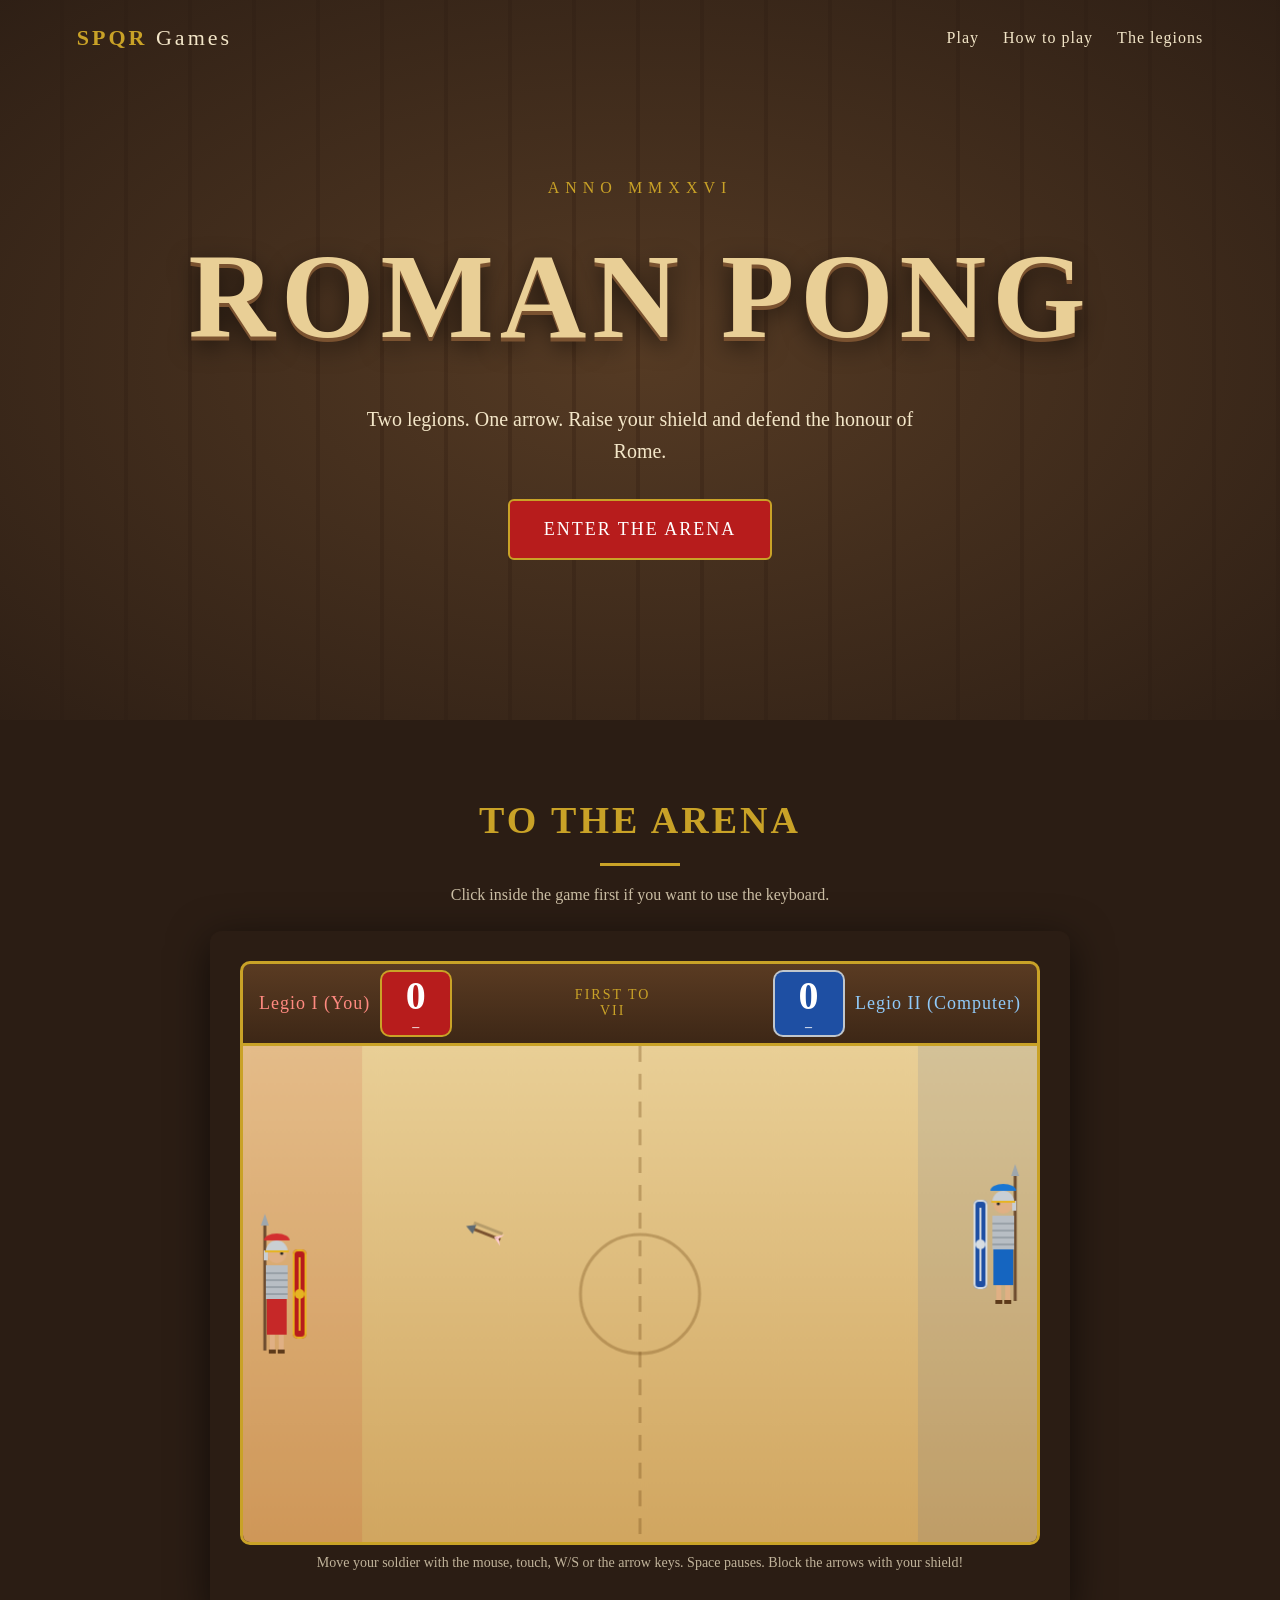
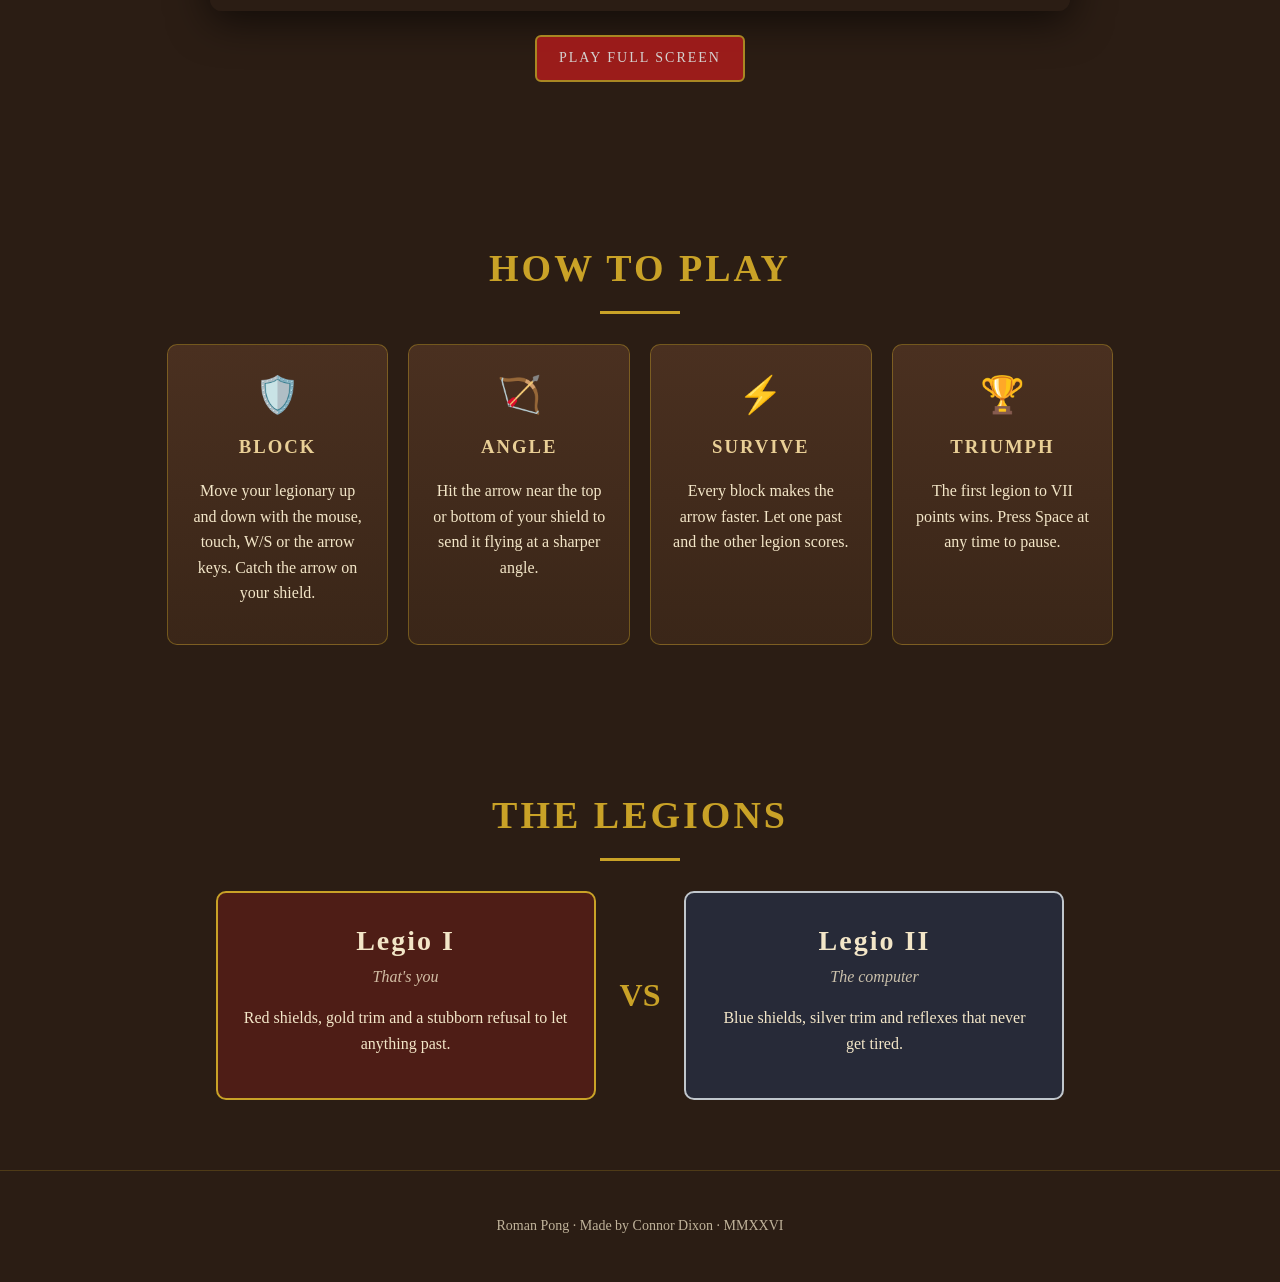
==== index.html @ 0a1e7c7e "Add Roman Pong game and website" ====
<!DOCTYPE html>
<html lang="en">
<head>
<meta charset="UTF-8">
<meta name="viewport" content="width=device-width, initial-scale=1.0">
<title>Roman Pong: Shields Up, Legionary!</title>
<meta name="description" content="Block the arrows with your shield in Roman Pong, a free browser game.">
<link rel="stylesheet" href="style.css">
</head>
<body>
<header class="hero">
  <nav>
    <span class="logo">SPQR <span>Games</span></span>
    <div class="links"><a href="#play">Play</a><a href="#how">How to play</a><a href="#legions">The legions</a></div>
  </nav>
  <div class="hero-text">
    <p class="kicker">Anno MMXXVI</p>
    <h1>Roman Pong</h1>
    <p class="tagline">Two legions. One arrow. Raise your shield and defend the honour of Rome.</p>
    <a class="btn" href="#play">Enter the arena</a>
  </div>
</header>

<main>
  <section id="play">
    <h2>To the Arena</h2>
    <p class="hint">Click inside the game first if you want to use the keyboard.</p>
    <div class="frame">
      <iframe src="game.html" title="Roman Pong game"></iframe>
    </div>
    <p class="center"><a class="btn small" href="game.html" target="_blank">Play full screen</a></p>
  </section>

  <section id="how">
    <h2>How to Play</h2>
    <div class="cards">
      <div class="card"><div class="icon">🛡️</div><h3>Block</h3><p>Move your legionary up and down with the mouse, touch, W/S or the arrow keys. Catch the arrow on your shield.</p></div>
      <div class="card"><div class="icon">🏹</div><h3>Angle</h3><p>Hit the arrow near the top or bottom of your shield to send it flying at a sharper angle.</p></div>
      <div class="card"><div class="icon">⚡</div><h3>Survive</h3><p>Every block makes the arrow faster. Let one past and the other legion scores.</p></div>
      <div class="card"><div class="icon">🏆</div><h3>Triumph</h3><p>The first legion to VII points wins. Press Space at any time to pause.</p></div>
    </div>
  </section>

  <section id="legions">
    <h2>The Legions</h2>
    <div class="legions">
      <div class="legion red"><h3>Legio I</h3><p class="who">That's you</p><p>Red shields, gold trim and a stubborn refusal to let anything past.</p></div>
      <div class="vs">VS</div>
      <div class="legion blue"><h3>Legio II</h3><p class="who">The computer</p><p>Blue shields, silver trim and reflexes that never get tired.</p></div>
    </div>
  </section>
</main>

<footer>
  <p>Roman Pong · Made by Connor Dixon · <span class="numerals">MMXXVI</span></p>
</footer>
</body>
</html>
---- style.css ----
:root { --gold: #c9a227; --sand: #e9cf96; --dark: #2b1d14; --brown: #5a3b22; --red: #b71c1c; --blue: #1e4fa3; --cream: #f3e6c8; }
* { box-sizing: border-box; }
html { scroll-behavior: smooth; }
body { margin: 0; font-family: Georgia, 'Times New Roman', serif; background: var(--dark); color: var(--cream); line-height: 1.6; }
a { color: var(--gold); }

.hero { min-height: min(88vh, 720px); display: flex; flex-direction: column;
  background: radial-gradient(ellipse at center, rgba(43,29,20,0.35), rgba(43,29,20,0.95)),
              repeating-linear-gradient(90deg, #6b4a2c 0 60px, #5a3b22 60px 64px), var(--brown); }
nav { display: flex; justify-content: space-between; align-items: center; padding: 20px 6vw; }
.logo { font-weight: bold; font-size: 22px; letter-spacing: 3px; color: var(--gold); }
.logo span { color: var(--cream); font-weight: normal; }
.links a { margin-left: 24px; text-decoration: none; color: var(--cream); letter-spacing: 1px; }
.links a:hover { color: var(--gold); }
.hero-text { margin: auto; text-align: center; padding: 0 20px 60px; }
.kicker { color: var(--gold); letter-spacing: 6px; text-transform: uppercase; margin: 0; }
h1 { font-size: clamp(56px, 11vw, 120px); margin: 0; letter-spacing: 6px; text-transform: uppercase;
  color: var(--sand); text-shadow: 0 4px 0 #7a5230, 0 8px 24px rgba(0,0,0,0.6); }
.tagline { font-size: 20px; max-width: 560px; margin: 10px auto 32px; }
.btn { display: inline-block; background: var(--red); color: #fff; text-decoration: none; padding: 14px 34px;
  border: 2px solid var(--gold); border-radius: 6px; font-size: 18px; letter-spacing: 2px; text-transform: uppercase;
  transition: transform 0.15s, background 0.15s; }
.btn:hover { transform: translateY(-2px); background: #d32f2f; }
.btn.small { font-size: 14px; padding: 10px 22px; }

section { padding: 70px 6vw; max-width: 1100px; margin: 0 auto; }
h2 { text-align: center; font-size: 38px; color: var(--gold); letter-spacing: 3px; text-transform: uppercase; margin: 0 0 10px; }
h2::after { content: ''; display: block; width: 80px; height: 3px; background: var(--gold); margin: 12px auto 0; }
.hint, .center { text-align: center; opacity: 0.8; }
.frame { margin: 24px auto; max-width: 860px; aspect-ratio: 860 / 680; border-radius: 12px; overflow: hidden;
  box-shadow: 0 10px 40px rgba(0,0,0,0.6); }
.frame iframe { width: 100%; height: 100%; border: 0; display: block; }

.cards { display: grid; grid-template-columns: repeat(auto-fit, minmax(210px, 1fr)); gap: 20px; margin-top: 30px; }
.card { background: linear-gradient(#4a3020, #3a2618); border: 1px solid rgba(201,162,39,0.4); border-radius: 10px; padding: 22px; text-align: center; }
.card .icon { font-size: 36px; }
.card h3 { color: var(--sand); margin: 8px 0; letter-spacing: 2px; text-transform: uppercase; }

.legions { display: flex; align-items: center; justify-content: center; gap: 24px; flex-wrap: wrap; margin-top: 30px; }
.legion { flex: 1 1 280px; max-width: 380px; padding: 26px; border-radius: 10px; text-align: center; border: 2px solid; }
.legion h3 { font-size: 28px; margin: 0; letter-spacing: 2px; }
.legion .who { margin: 0 0 8px; opacity: 0.8; font-style: italic; }
.legion.red { background: rgba(183,28,28,0.25); border-color: var(--gold); }
.legion.blue { background: rgba(30,79,163,0.25); border-color: #c0c6cc; }
.vs { font-size: 32px; font-weight: bold; color: var(--gold); }

footer { text-align: center; padding: 30px; border-top: 1px solid rgba(201,162,39,0.3); opacity: 0.75; font-size: 14px; }

@media (max-width: 600px) { .links { display: none; } section { padding: 50px 5vw; } }
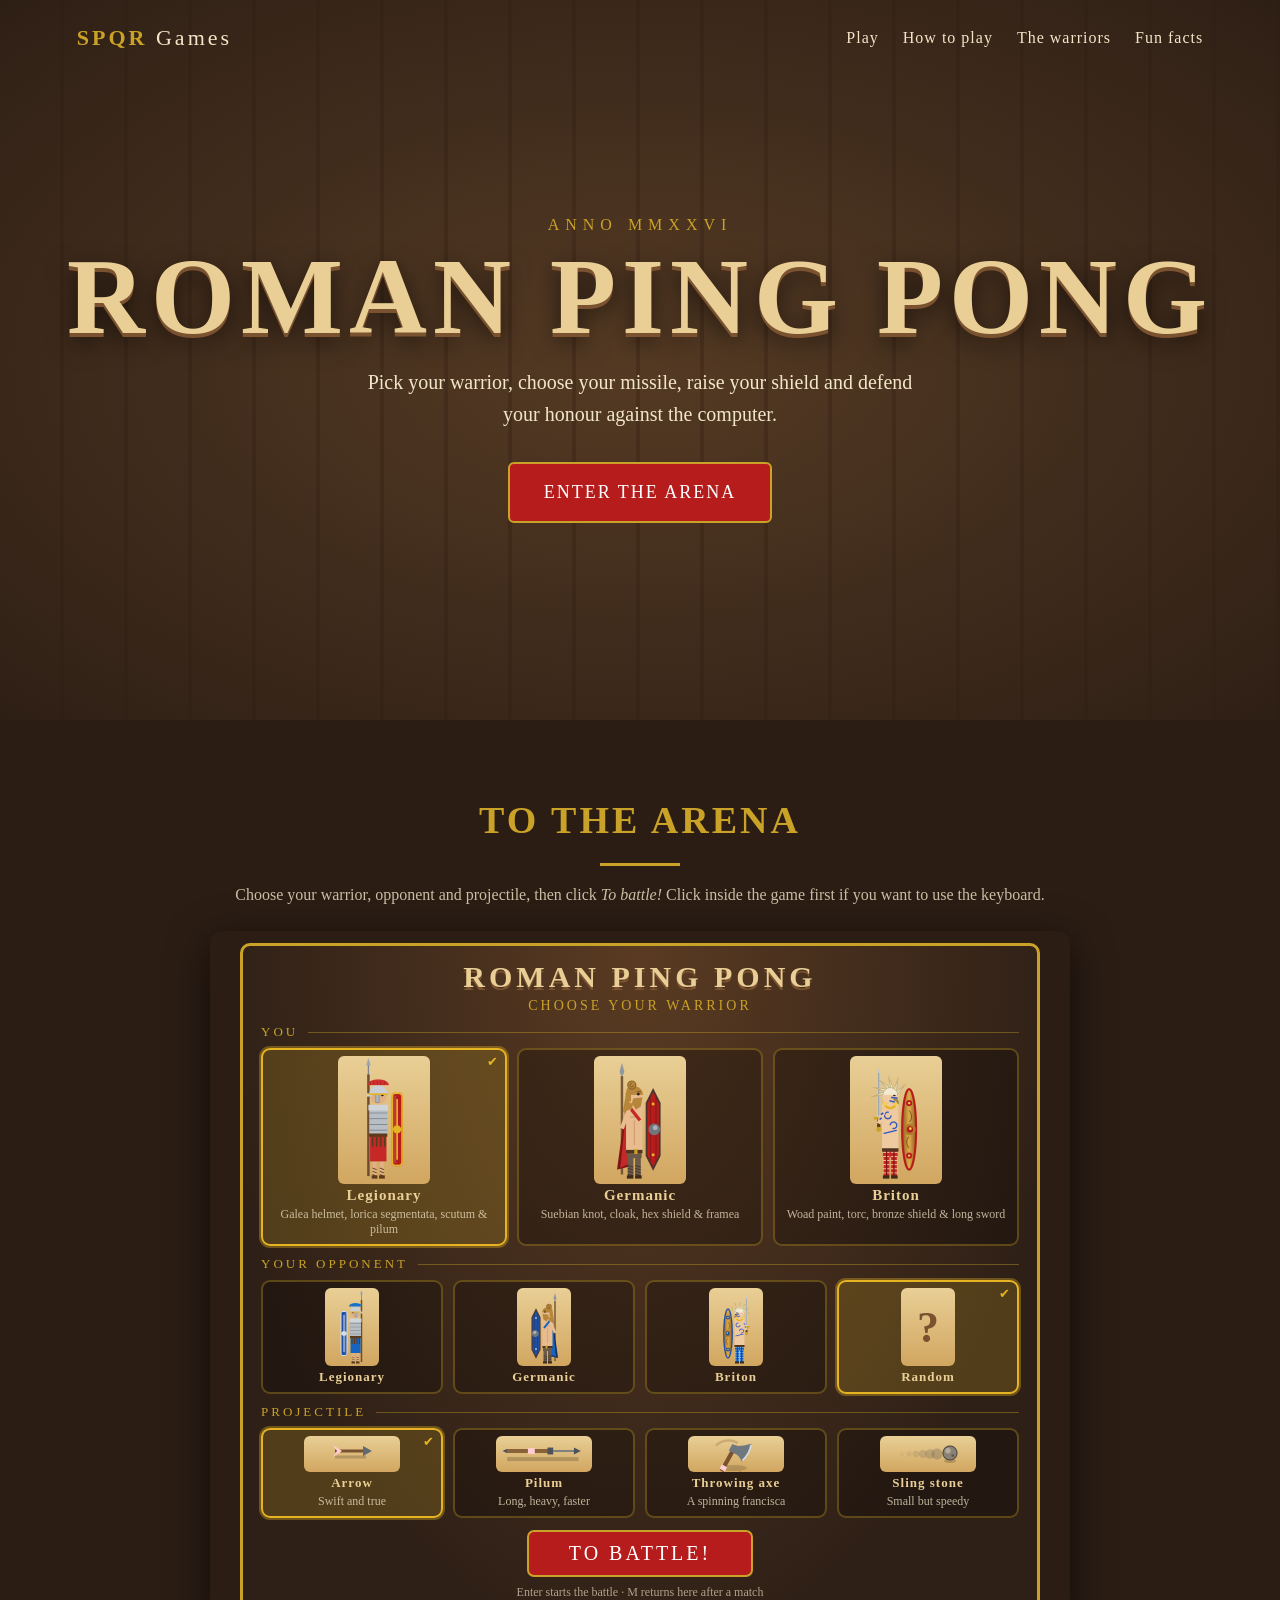
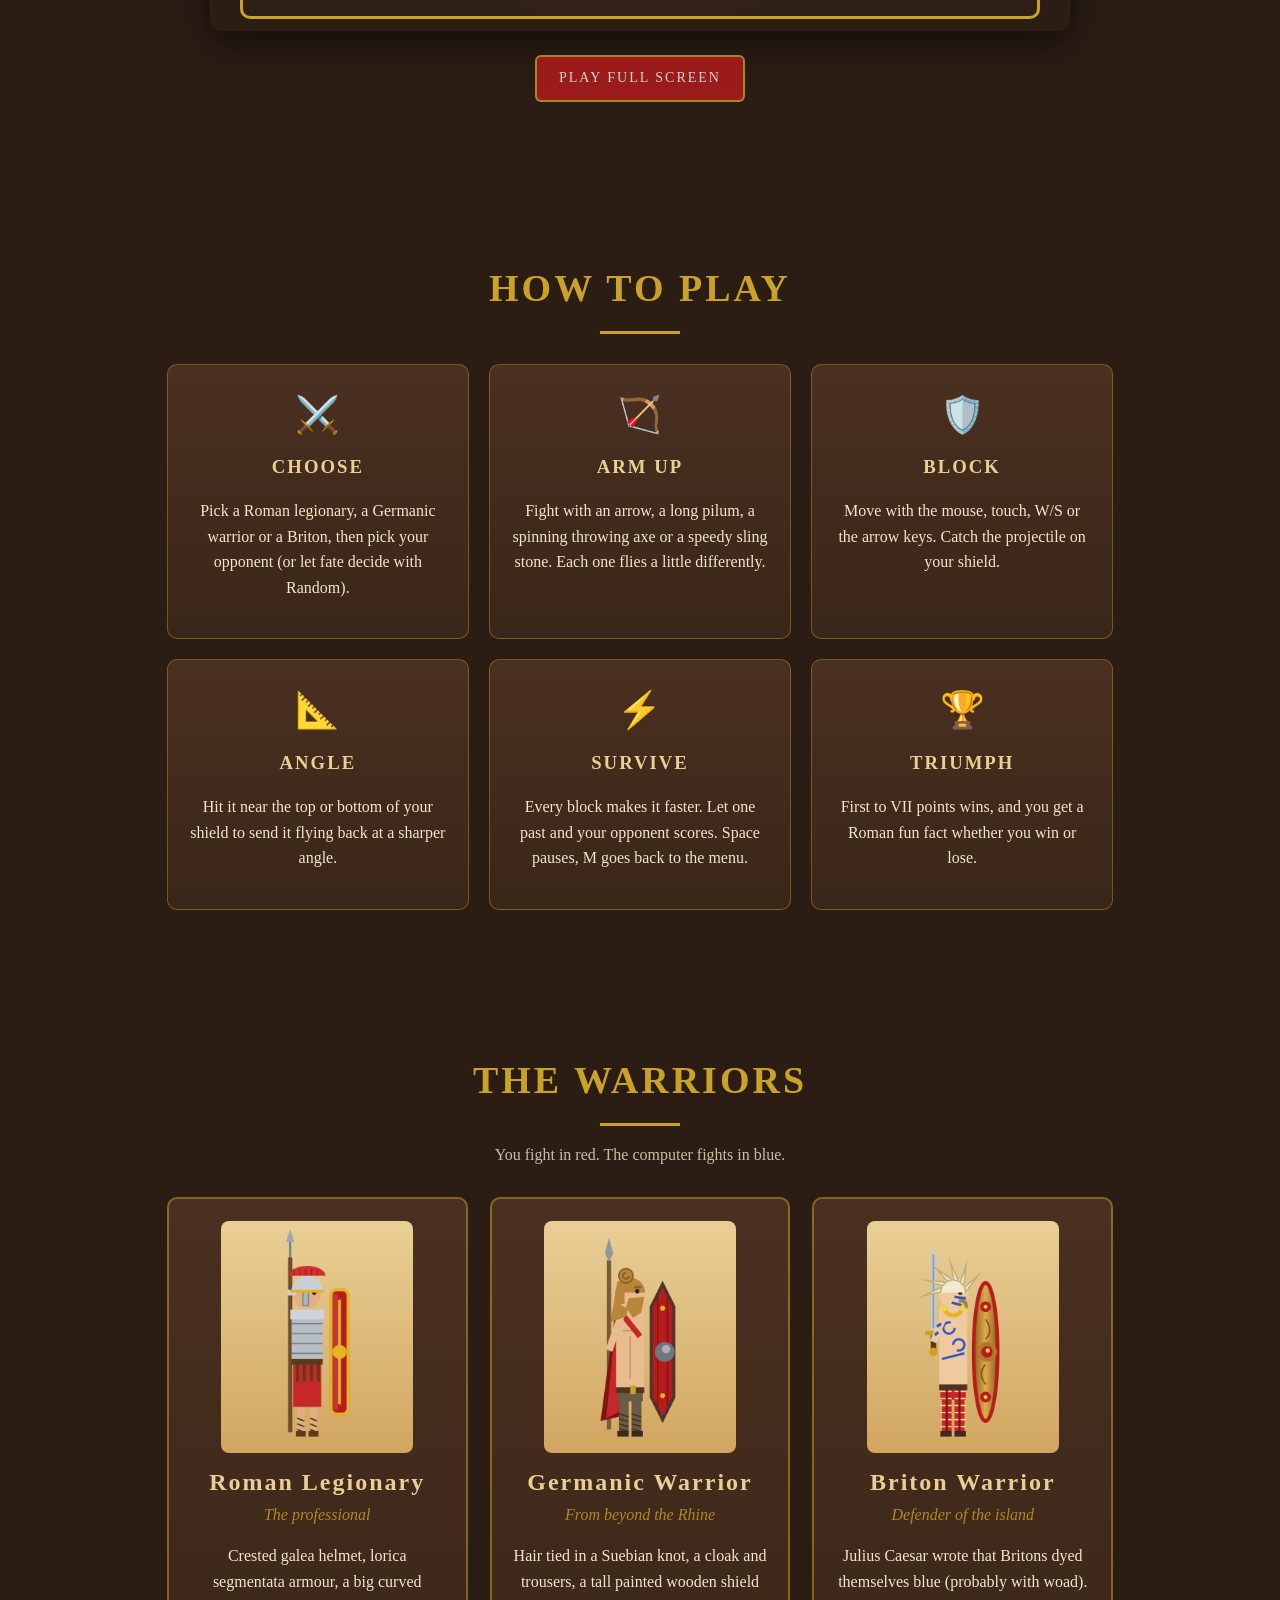
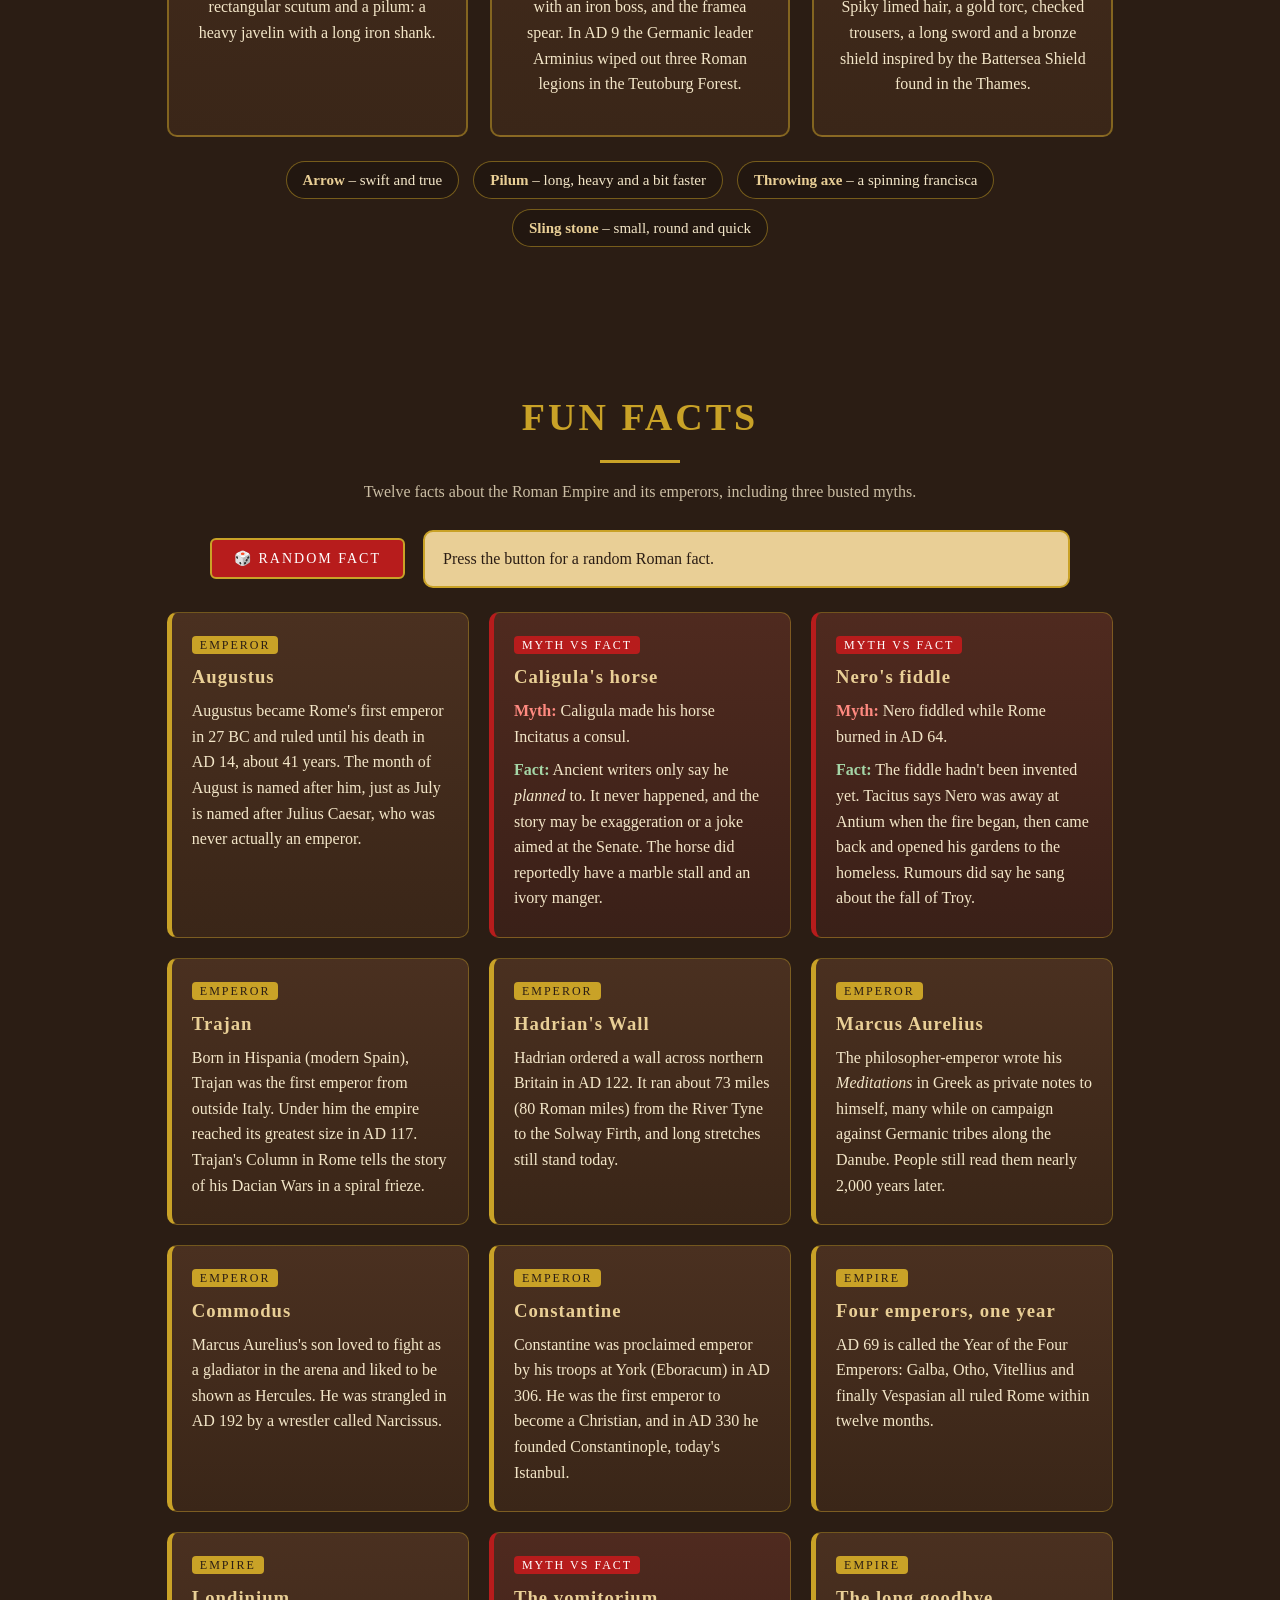
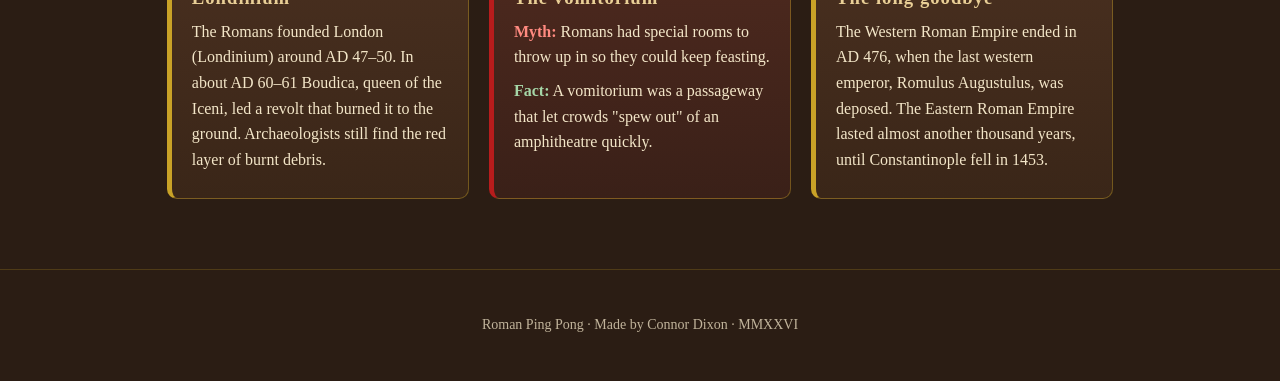
==== commit 945435d1: "Rename to Roman Ping Pong; add warriors, projectiles and fun facts - Rename the site and game to Rom" ====
--- a/index.html
+++ b/index.html
@@ -3,20 +3,20 @@
 <head>
 <meta charset="UTF-8">
 <meta name="viewport" content="width=device-width, initial-scale=1.0">
-<title>Roman Pong: Shields Up, Legionary!</title>
-<meta name="description" content="Block the arrows with your shield in Roman Pong, a free browser game.">
+<title>Roman Ping Pong: Shields Up, Warrior!</title>
+<meta name="description" content="Roman Ping Pong: pick a Roman legionary, Germanic or Briton warrior, choose arrows, pila, axes or sling stones, and block them with your shield. A free browser game with Roman fun facts.">
 <link rel="stylesheet" href="style.css">
 </head>
 <body>
 <header class="hero">
   <nav>
     <span class="logo">SPQR <span>Games</span></span>
-    <div class="links"><a href="#play">Play</a><a href="#how">How to play</a><a href="#legions">The legions</a></div>
+    <div class="links"><a href="#play">Play</a><a href="#how">How to play</a><a href="#warriors">The warriors</a><a href="#facts">Fun facts</a></div>
   </nav>
   <div class="hero-text">
     <p class="kicker">Anno MMXXVI</p>
-    <h1>Roman Pong</h1>
-    <p class="tagline">Two legions. One arrow. Raise your shield and defend the honour of Rome.</p>
+    <h1>Roman Ping Pong</h1>
+    <p class="tagline">Pick your warrior, choose your missile, raise your shield and defend your honour against the computer.</p>
     <a class="btn" href="#play">Enter the arena</a>
   </div>
 </header>
@@ -24,9 +24,9 @@
 <main>
   <section id="play">
     <h2>To the Arena</h2>
-    <p class="hint">Click inside the game first if you want to use the keyboard.</p>
+    <p class="hint">Choose your warrior, opponent and projectile, then click <em>To battle!</em> Click inside the game first if you want to use the keyboard.</p>
     <div class="frame">
-      <iframe src="game.html" title="Roman Pong game"></iframe>
+      <iframe id="gameFrame" src="game.html" title="Roman Ping Pong game"></iframe>
     </div>
     <p class="center"><a class="btn small" href="game.html" target="_blank">Play full screen</a></p>
   </section>
@@ -34,25 +34,93 @@
   <section id="how">
     <h2>How to Play</h2>
     <div class="cards">
-      <div class="card"><div class="icon">🛡️</div><h3>Block</h3><p>Move your legionary up and down with the mouse, touch, W/S or the arrow keys. Catch the arrow on your shield.</p></div>
-      <div class="card"><div class="icon">🏹</div><h3>Angle</h3><p>Hit the arrow near the top or bottom of your shield to send it flying at a sharper angle.</p></div>
-      <div class="card"><div class="icon">⚡</div><h3>Survive</h3><p>Every block makes the arrow faster. Let one past and the other legion scores.</p></div>
-      <div class="card"><div class="icon">🏆</div><h3>Triumph</h3><p>The first legion to VII points wins. Press Space at any time to pause.</p></div>
+      <div class="card"><div class="icon">⚔️</div><h3>Choose</h3><p>Pick a Roman legionary, a Germanic warrior or a Briton, then pick your opponent (or let fate decide with Random).</p></div>
+      <div class="card"><div class="icon">🏹</div><h3>Arm up</h3><p>Fight with an arrow, a long pilum, a spinning throwing axe or a speedy sling stone. Each one flies a little differently.</p></div>
+      <div class="card"><div class="icon">🛡️</div><h3>Block</h3><p>Move with the mouse, touch, W/S or the arrow keys. Catch the projectile on your shield.</p></div>
+      <div class="card"><div class="icon">📐</div><h3>Angle</h3><p>Hit it near the top or bottom of your shield to send it flying back at a sharper angle.</p></div>
+      <div class="card"><div class="icon">⚡</div><h3>Survive</h3><p>Every block makes it faster. Let one past and your opponent scores. Space pauses, M goes back to the menu.</p></div>
+      <div class="card"><div class="icon">🏆</div><h3>Triumph</h3><p>First to VII points wins, and you get a Roman fun fact whether you win or lose.</p></div>
     </div>
   </section>
 
-  <section id="legions">
-    <h2>The Legions</h2>
-    <div class="legions">
-      <div class="legion red"><h3>Legio I</h3><p class="who">That's you</p><p>Red shields, gold trim and a stubborn refusal to let anything past.</p></div>
-      <div class="vs">VS</div>
-      <div class="legion blue"><h3>Legio II</h3><p class="who">The computer</p><p>Blue shields, silver trim and reflexes that never get tired.</p></div>
+  <section id="warriors">
+    <h2>The Warriors</h2>
+    <p class="hint">You fight in red. The computer fights in blue.</p>
+    <div class="warriors">
+      <div class="warrior">
+        <img src="assets/warrior-legionary.png" alt="Roman legionary with crested helmet, segmented armour, curved rectangular shield and pilum" width="120" height="200">
+        <h3>Roman Legionary</h3>
+        <p class="who">The professional</p>
+        <p>Crested galea helmet, lorica segmentata armour, a big curved rectangular scutum and a pilum: a heavy javelin with a long iron shank.</p>
+      </div>
+      <div class="warrior">
+        <img src="assets/warrior-germanic.png" alt="Germanic warrior with long hair in a Suebian knot, beard, cloak, trousers, hexagonal shield and spear" width="120" height="200">
+        <h3>Germanic Warrior</h3>
+        <p class="who">From beyond the Rhine</p>
+        <p>Hair tied in a Suebian knot, a cloak and trousers, a tall painted wooden shield with an iron boss, and the framea spear. In AD 9 the Germanic leader Arminius wiped out three Roman legions in the Teutoburg Forest.</p>
+      </div>
+      <div class="warrior">
+        <img src="assets/warrior-briton.png" alt="Briton warrior with spiky limed hair, blue woad paint, gold torc, checked trousers, long bronze shield and sword" width="120" height="200">
+        <h3>Briton Warrior</h3>
+        <p class="who">Defender of the island</p>
+        <p>Julius Caesar wrote that Britons dyed themselves blue (probably with woad). Spiky limed hair, a gold torc, checked trousers, a long sword and a bronze shield inspired by the Battersea Shield found in the Thames.</p>
+      </div>
+    </div>
+    <div class="projectiles">
+      <span><strong>Arrow</strong> – swift and true</span>
+      <span><strong>Pilum</strong> – long, heavy and a bit faster</span>
+      <span><strong>Throwing axe</strong> – a spinning francisca</span>
+      <span><strong>Sling stone</strong> – small, round and quick</span>
+    </div>
+  </section>
+
+  <section id="facts">
+    <h2>Fun Facts</h2>
+    <p class="hint">Twelve facts about the Roman Empire and its emperors, including three busted myths.</p>
+    <div class="random-fact">
+      <button class="btn small" id="randomFactBtn" type="button">🎲 Random fact</button>
+      <p id="randomFact" aria-live="polite">Press the button for a random Roman fact.</p>
+    </div>
+    <div class="facts">
+      <article class="fact"><span class="tag">Emperor</span><h3>Augustus</h3><p>Augustus became Rome's first emperor in 27 BC and ruled until his death in AD 14, about 41 years. The month of August is named after him, just as July is named after Julius Caesar, who was never actually an emperor.</p></article>
+      <article class="fact myth"><span class="tag">Myth vs fact</span><h3>Caligula's horse</h3><p><span class="m">Myth:</span> Caligula made his horse Incitatus a consul.</p><p><span class="f">Fact:</span> Ancient writers only say he <em>planned</em> to. It never happened, and the story may be exaggeration or a joke aimed at the Senate. The horse did reportedly have a marble stall and an ivory manger.</p></article>
+      <article class="fact myth"><span class="tag">Myth vs fact</span><h3>Nero's fiddle</h3><p><span class="m">Myth:</span> Nero fiddled while Rome burned in AD 64.</p><p><span class="f">Fact:</span> The fiddle hadn't been invented yet. Tacitus says Nero was away at Antium when the fire began, then came back and opened his gardens to the homeless. Rumours did say he sang about the fall of Troy.</p></article>
+      <article class="fact"><span class="tag">Emperor</span><h3>Trajan</h3><p>Born in Hispania (modern Spain), Trajan was the first emperor from outside Italy. Under him the empire reached its greatest size in AD 117. Trajan's Column in Rome tells the story of his Dacian Wars in a spiral frieze.</p></article>
+      <article class="fact"><span class="tag">Emperor</span><h3>Hadrian's Wall</h3><p>Hadrian ordered a wall across northern Britain in AD 122. It ran about 73 miles (80 Roman miles) from the River Tyne to the Solway Firth, and long stretches still stand today.</p></article>
+      <article class="fact"><span class="tag">Emperor</span><h3>Marcus Aurelius</h3><p>The philosopher-emperor wrote his <em>Meditations</em> in Greek as private notes to himself, many while on campaign against Germanic tribes along the Danube. People still read them nearly 2,000 years later.</p></article>
+      <article class="fact"><span class="tag">Emperor</span><h3>Commodus</h3><p>Marcus Aurelius's son loved to fight as a gladiator in the arena and liked to be shown as Hercules. He was strangled in AD 192 by a wrestler called Narcissus.</p></article>
+      <article class="fact"><span class="tag">Emperor</span><h3>Constantine</h3><p>Constantine was proclaimed emperor by his troops at York (Eboracum) in AD 306. He was the first emperor to become a Christian, and in AD 330 he founded Constantinople, today's Istanbul.</p></article>
+      <article class="fact"><span class="tag">Empire</span><h3>Four emperors, one year</h3><p>AD 69 is called the Year of the Four Emperors: Galba, Otho, Vitellius and finally Vespasian all ruled Rome within twelve months.</p></article>
+      <article class="fact"><span class="tag">Empire</span><h3>Londinium</h3><p>The Romans founded London (Londinium) around AD 47–50. In about AD 60–61 Boudica, queen of the Iceni, led a revolt that burned it to the ground. Archaeologists still find the red layer of burnt debris.</p></article>
+      <article class="fact myth"><span class="tag">Myth vs fact</span><h3>The vomitorium</h3><p><span class="m">Myth:</span> Romans had special rooms to throw up in so they could keep feasting.</p><p><span class="f">Fact:</span> A vomitorium was a passageway that let crowds "spew out" of an amphitheatre quickly.</p></article>
+      <article class="fact"><span class="tag">Empire</span><h3>The long goodbye</h3><p>The Western Roman Empire ended in AD 476, when the last western emperor, Romulus Augustulus, was deposed. The Eastern Roman Empire lasted almost another thousand years, until Constantinople fell in 1453.</p></article>
     </div>
   </section>
 </main>
 
 <footer>
-  <p>Roman Pong · Made by Connor Dixon · <span class="numerals">MMXXVI</span></p>
+  <p>Roman Ping Pong · Made by Connor Dixon · <span class="numerals">MMXXVI</span></p>
 </footer>
+<script>
+// Resize the game iframe to fit its content (the game tells us its height)
+const frame = document.getElementById('gameFrame');
+window.addEventListener('message', e => {
+  if (e.source === frame.contentWindow && e.data && e.data.type === 'rpp-height') frame.style.height = e.data.height + 'px';
+});
+
+// Random fun fact button
+const facts = [...document.querySelectorAll('.fact')];
+let lastFact = -1;
+document.getElementById('randomFactBtn').addEventListener('click', () => {
+  let i;
+  do { i = Math.floor(Math.random() * facts.length); } while (i === lastFact && facts.length > 1);
+  lastFact = i;
+  const f = facts[i];
+  const text = [...f.querySelectorAll('p')].map(p => p.textContent).join(' ');
+  document.getElementById('randomFact').innerHTML = '<strong>' + f.querySelector('h3').textContent + ':</strong> ' + text;
+  facts.forEach(x => x.classList.remove('highlight'));
+  f.classList.add('highlight');
+});
+</script>
 </body>
 </html>
--- a/style.css
+++ b/style.css
@@ -14,7 +14,7 @@
 .links a:hover { color: var(--gold); }
 .hero-text { margin: auto; text-align: center; padding: 0 20px 60px; }
 .kicker { color: var(--gold); letter-spacing: 6px; text-transform: uppercase; margin: 0; }
-h1 { font-size: clamp(56px, 11vw, 120px); margin: 0; letter-spacing: 6px; text-transform: uppercase;
+h1 { font-size: clamp(42px, 9vw, 108px); line-height: 1.1; margin: 0; letter-spacing: 6px; text-transform: uppercase;
   color: var(--sand); text-shadow: 0 4px 0 #7a5230, 0 8px 24px rgba(0,0,0,0.6); }
 .tagline { font-size: 20px; max-width: 560px; margin: 10px auto 32px; }
 .btn { display: inline-block; background: var(--red); color: #fff; text-decoration: none; padding: 14px 34px;
@@ -27,23 +27,48 @@
 h2 { text-align: center; font-size: 38px; color: var(--gold); letter-spacing: 3px; text-transform: uppercase; margin: 0 0 10px; }
 h2::after { content: ''; display: block; width: 80px; height: 3px; background: var(--gold); margin: 12px auto 0; }
 .hint, .center { text-align: center; opacity: 0.8; }
-.frame { margin: 24px auto; max-width: 860px; aspect-ratio: 860 / 680; border-radius: 12px; overflow: hidden;
+.frame { margin: 24px auto; max-width: 860px; border-radius: 12px; overflow: hidden; background: var(--dark);
   box-shadow: 0 10px 40px rgba(0,0,0,0.6); }
-.frame iframe { width: 100%; height: 100%; border: 0; display: block; }
+/* The game reports its real height to the page; this is just the starting size */
+.frame iframe { width: 100%; height: 720px; border: 0; display: block; }
 
 .cards { display: grid; grid-template-columns: repeat(auto-fit, minmax(210px, 1fr)); gap: 20px; margin-top: 30px; }
 .card { background: linear-gradient(#4a3020, #3a2618); border: 1px solid rgba(201,162,39,0.4); border-radius: 10px; padding: 22px; text-align: center; }
 .card .icon { font-size: 36px; }
 .card h3 { color: var(--sand); margin: 8px 0; letter-spacing: 2px; text-transform: uppercase; }
 
-.legions { display: flex; align-items: center; justify-content: center; gap: 24px; flex-wrap: wrap; margin-top: 30px; }
-.legion { flex: 1 1 280px; max-width: 380px; padding: 26px; border-radius: 10px; text-align: center; border: 2px solid; }
-.legion h3 { font-size: 28px; margin: 0; letter-spacing: 2px; }
-.legion .who { margin: 0 0 8px; opacity: 0.8; font-style: italic; }
-.legion.red { background: rgba(183,28,28,0.25); border-color: var(--gold); }
-.legion.blue { background: rgba(30,79,163,0.25); border-color: #c0c6cc; }
-.vs { font-size: 32px; font-weight: bold; color: var(--gold); }
+.cards { grid-template-columns: repeat(auto-fit, minmax(260px, 1fr)); }
+
+.warriors { display: grid; grid-template-columns: repeat(auto-fit, minmax(260px, 1fr)); gap: 22px; margin-top: 30px; }
+.warrior { background: linear-gradient(#4a3020, #3a2618); border: 2px solid rgba(201,162,39,0.5); border-radius: 10px;
+  padding: 22px; text-align: center; }
+.warrior img { display: block; margin: 0 auto 10px; width: 132px; height: 220px; border-radius: 8px;
+  background: linear-gradient(var(--sand), #d1a660); padding: 6px 30px; box-sizing: content-box; }
+.warrior h3 { font-size: 24px; margin: 0; letter-spacing: 2px; color: var(--sand); }
+.warrior .who { margin: 0 0 8px; opacity: 0.8; font-style: italic; color: var(--gold); }
+.projectiles { display: flex; flex-wrap: wrap; justify-content: center; gap: 10px 14px; margin-top: 24px; }
+.projectiles span { border: 1px solid rgba(201,162,39,0.5); border-radius: 20px; padding: 6px 16px; font-size: 15px; background: rgba(0,0,0,0.2); }
+.projectiles strong { color: var(--sand); }
+
+.random-fact { display: flex; align-items: center; justify-content: center; gap: 18px; flex-wrap: wrap; margin: 26px auto 6px; max-width: 860px; }
+#randomFact { flex: 1 1 360px; margin: 0; padding: 14px 18px; border-radius: 10px; background: var(--sand); color: var(--dark);
+  border: 2px solid var(--gold); min-height: 3.2em; }
+#randomFactBtn { cursor: pointer; font-family: inherit; }
+.facts { display: grid; grid-template-columns: repeat(auto-fit, minmax(300px, 1fr)); gap: 20px; margin-top: 24px; }
+.fact { background: linear-gradient(#4a3020, #3a2618); border: 1px solid rgba(201,162,39,0.4); border-left: 5px solid var(--gold);
+  border-radius: 10px; padding: 18px 20px; transition: box-shadow 0.2s, transform 0.2s; }
+.fact h3 { margin: 6px 0 6px; color: var(--sand); letter-spacing: 1px; }
+.fact p { margin: 0 0 8px; }
+.fact .tag { font-size: 12px; letter-spacing: 2px; text-transform: uppercase; color: var(--dark); background: var(--gold);
+  border-radius: 4px; padding: 2px 8px; }
+.fact.myth { border-left-color: var(--red); background: linear-gradient(#4f2a1f, #3a2018); }
+.fact.myth .tag { background: var(--red); color: #fff; }
+.fact .m { color: #ff8a80; font-weight: bold; }
+.fact .f { color: #a5d6a7; font-weight: bold; }
+.fact.highlight { box-shadow: 0 0 0 3px var(--gold), 0 8px 24px rgba(0,0,0,0.5); transform: translateY(-3px); }
 
 footer { text-align: center; padding: 30px; border-top: 1px solid rgba(201,162,39,0.3); opacity: 0.75; font-size: 14px; }
 
-@media (max-width: 600px) { .links { display: none; } section { padding: 50px 5vw; } }
+@media (max-width: 760px) { .links a { margin-left: 14px; font-size: 14px; } }
+@media (max-width: 600px) { .links { display: none; } section { padding: 50px 4vw; } .frame iframe { height: 640px; }
+  .facts { grid-template-columns: 1fr; } h2 { font-size: 30px; } }
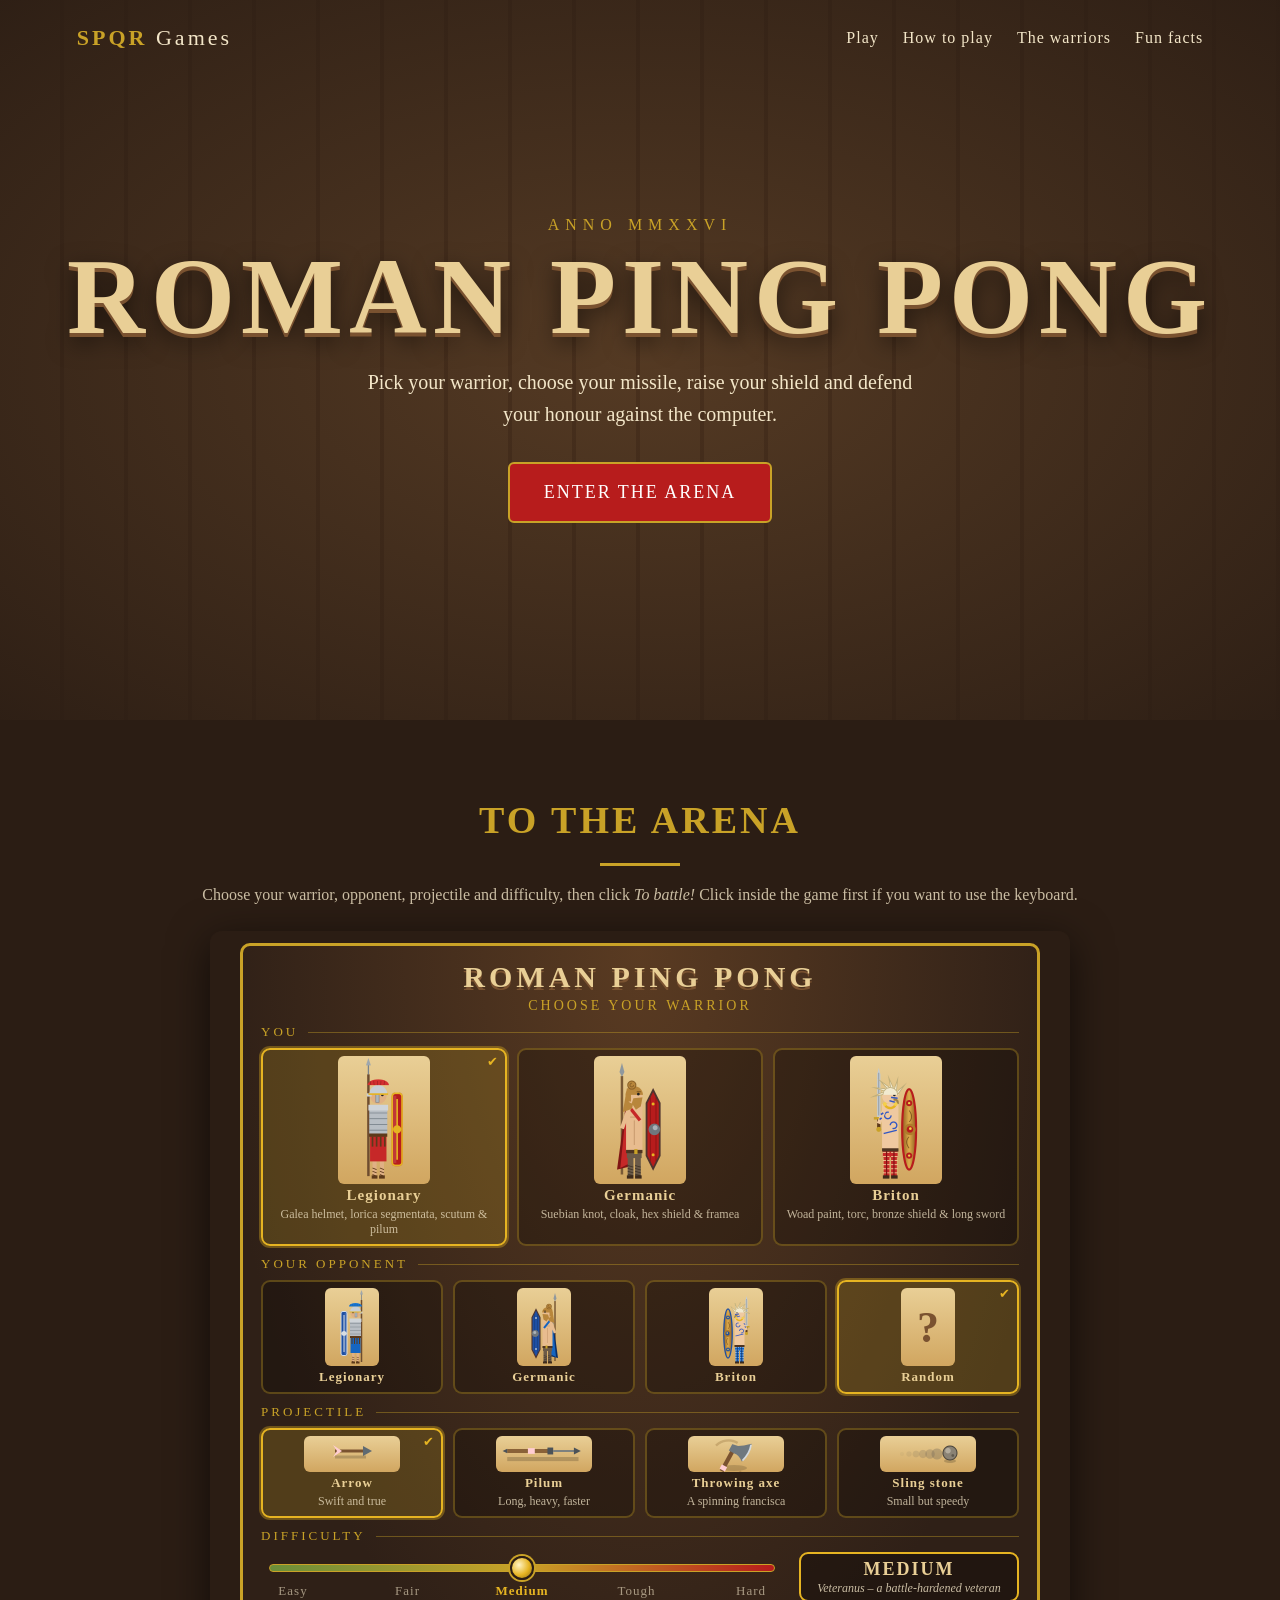
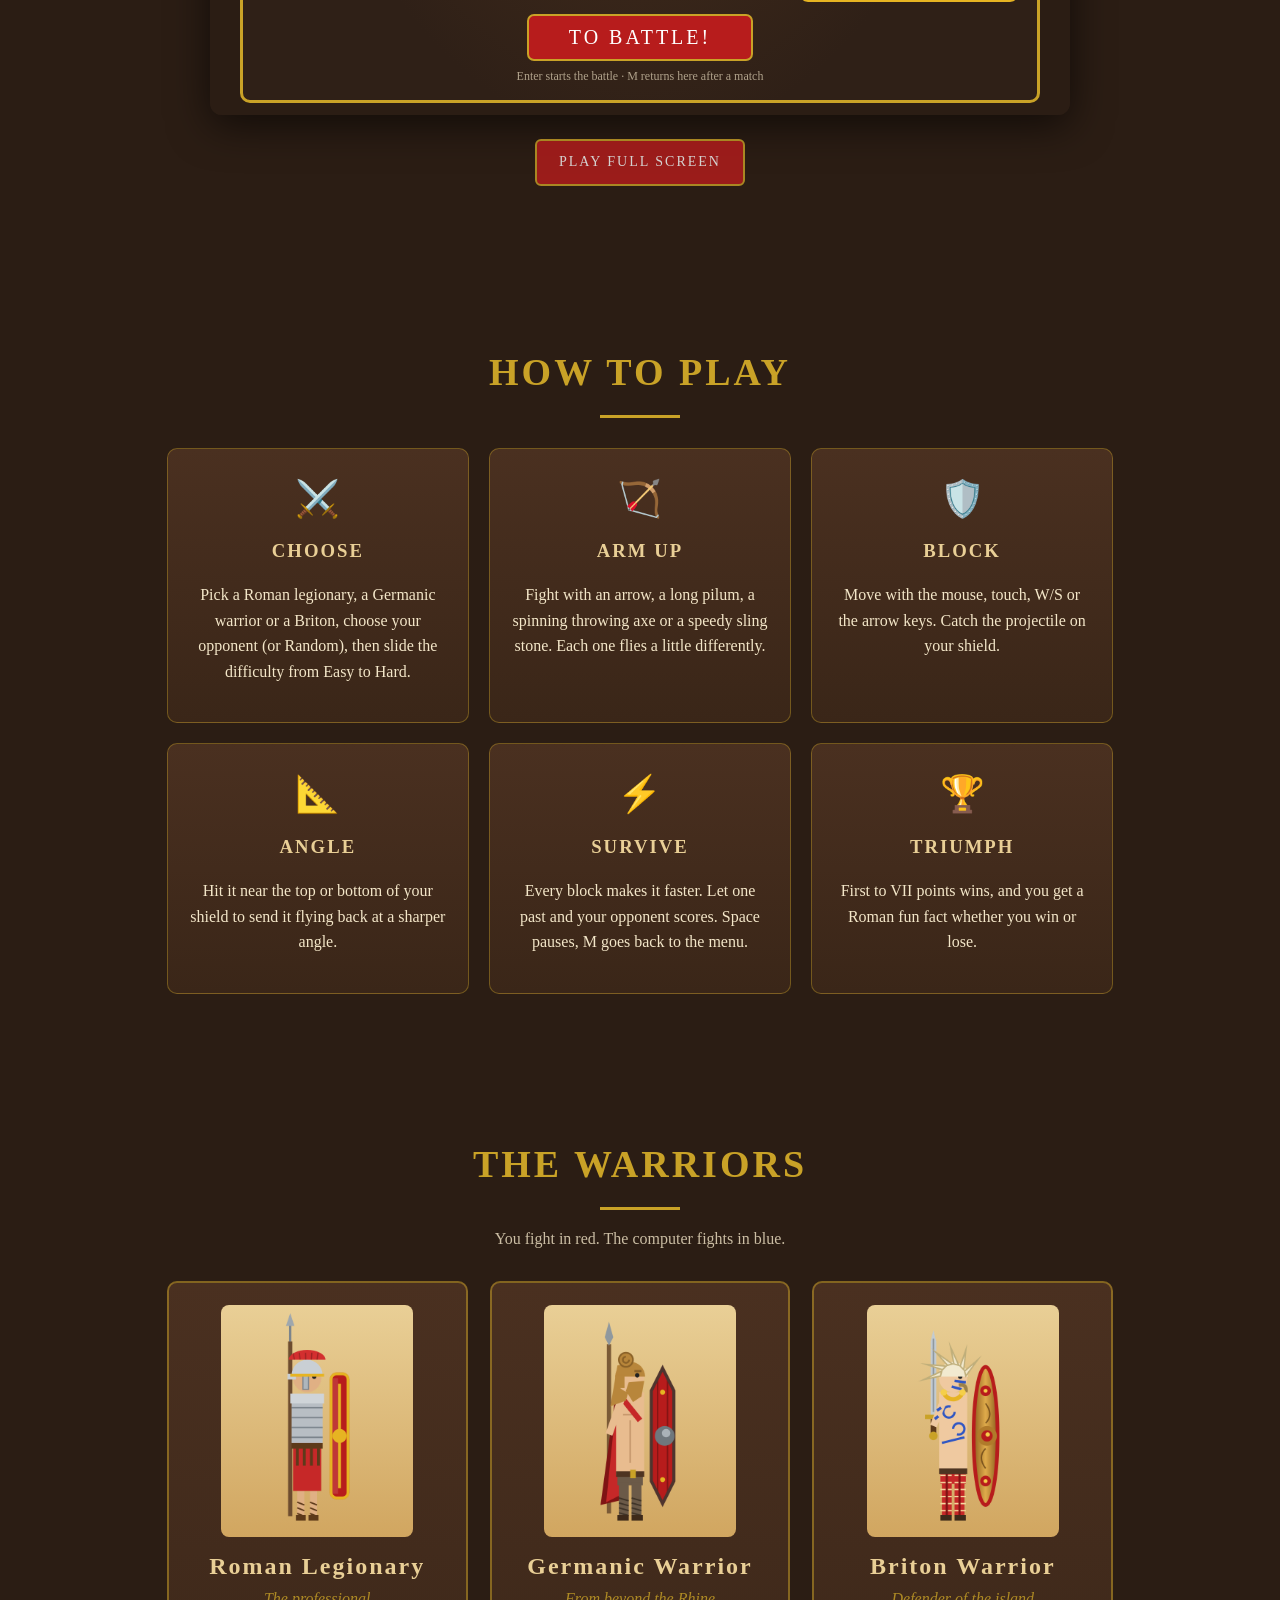
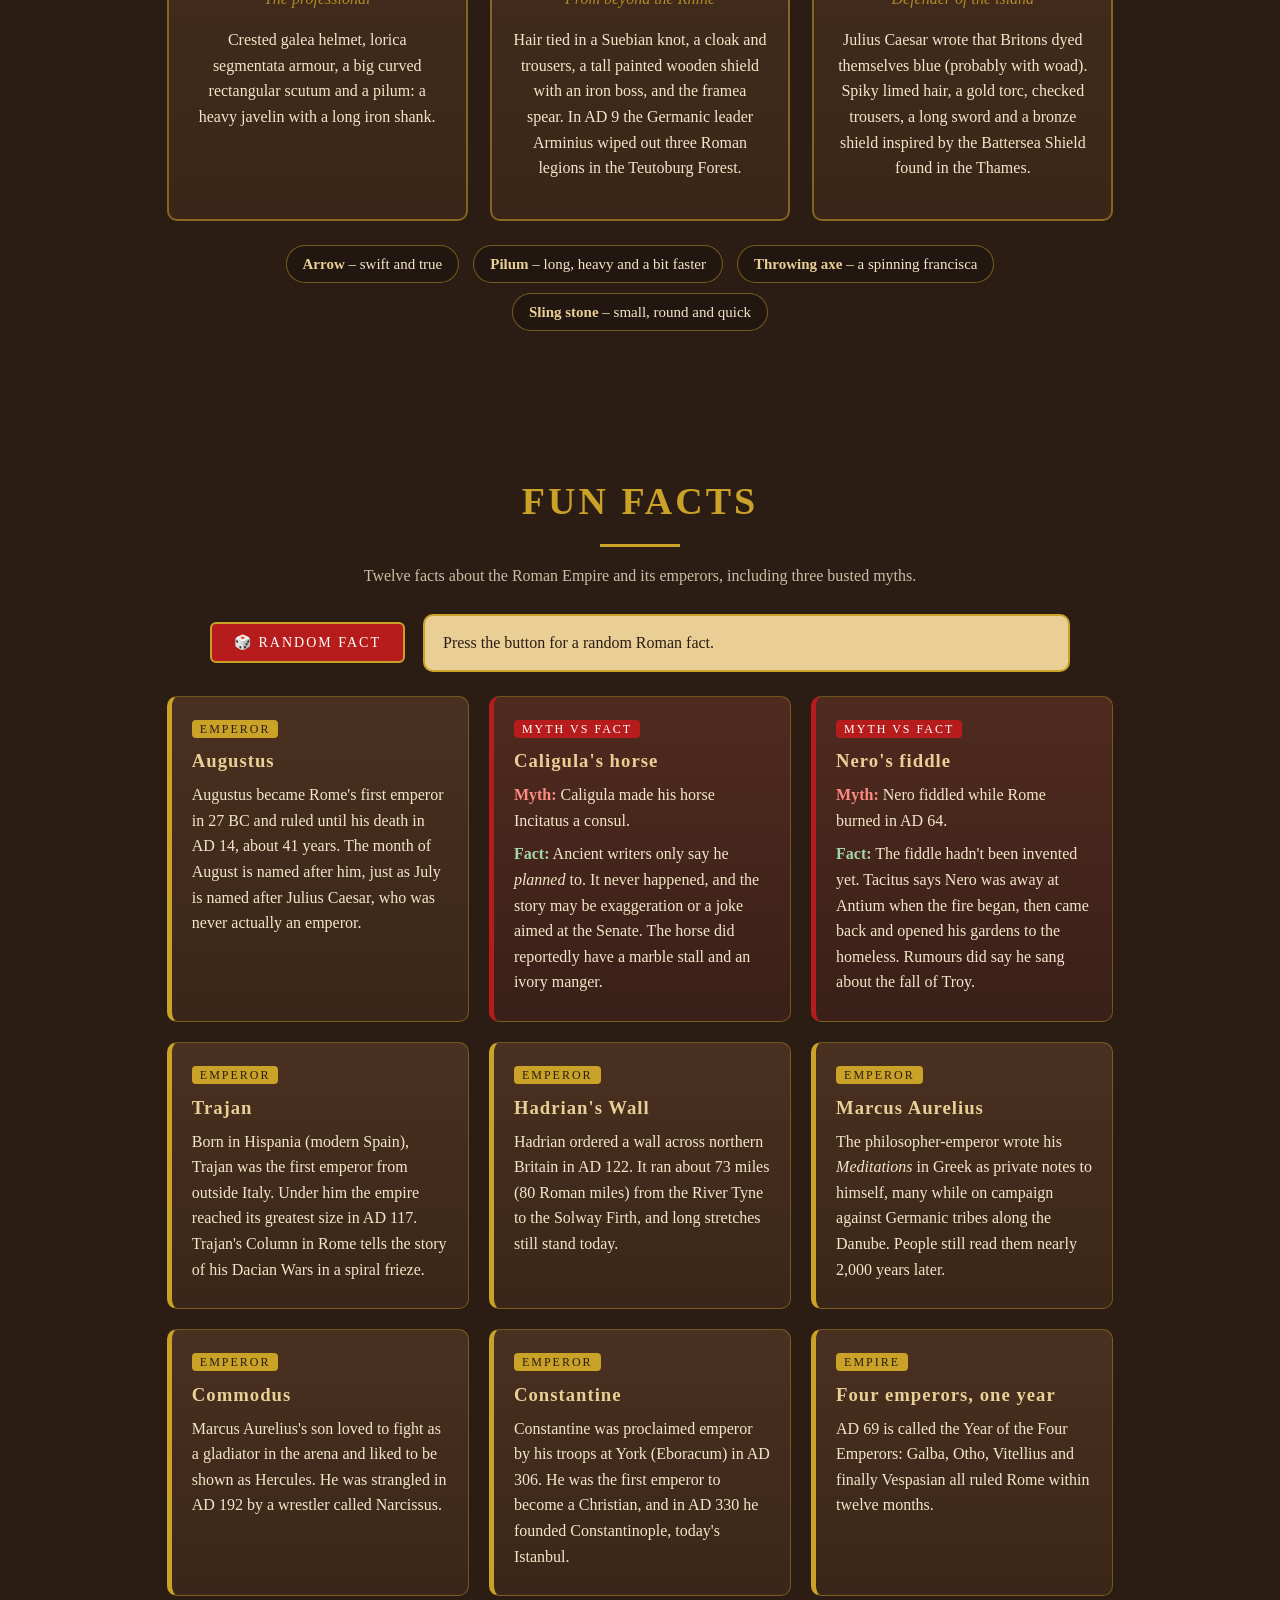
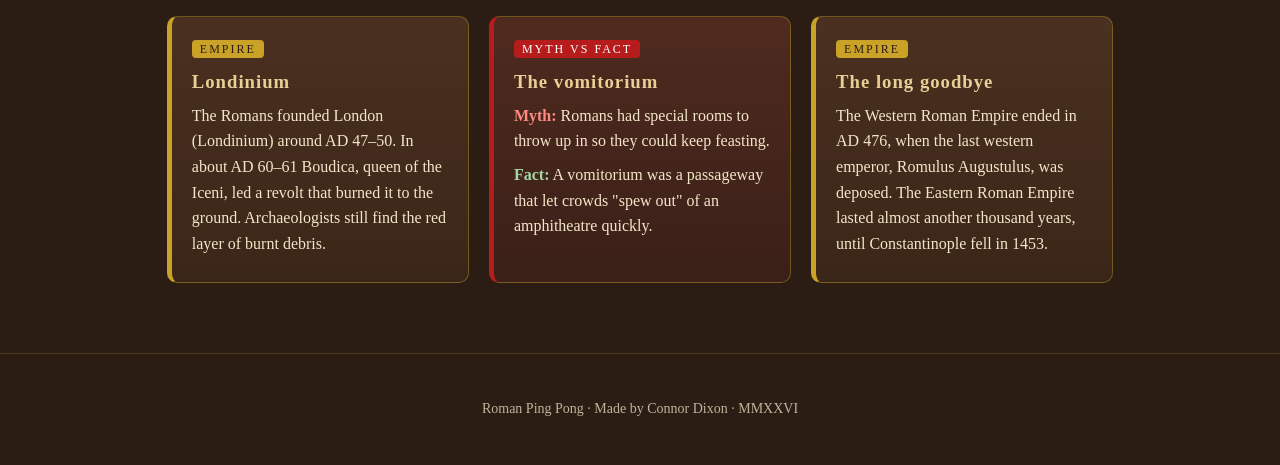
==== commit 166c47ee: "Add Easy-to-Hard difficulty slider to the game menu - Five levels (Easy, Fair, Medium, Tough, Hard) " ====
--- a/index.html
+++ b/index.html
@@ -24,7 +24,7 @@
 <main>
   <section id="play">
     <h2>To the Arena</h2>
-    <p class="hint">Choose your warrior, opponent and projectile, then click <em>To battle!</em> Click inside the game first if you want to use the keyboard.</p>
+    <p class="hint">Choose your warrior, opponent, projectile and difficulty, then click <em>To battle!</em> Click inside the game first if you want to use the keyboard.</p>
     <div class="frame">
       <iframe id="gameFrame" src="game.html" title="Roman Ping Pong game"></iframe>
     </div>
@@ -34,7 +34,7 @@
   <section id="how">
     <h2>How to Play</h2>
     <div class="cards">
-      <div class="card"><div class="icon">⚔️</div><h3>Choose</h3><p>Pick a Roman legionary, a Germanic warrior or a Briton, then pick your opponent (or let fate decide with Random).</p></div>
+      <div class="card"><div class="icon">⚔️</div><h3>Choose</h3><p>Pick a Roman legionary, a Germanic warrior or a Briton, choose your opponent (or Random), then slide the difficulty from Easy to Hard.</p></div>
       <div class="card"><div class="icon">🏹</div><h3>Arm up</h3><p>Fight with an arrow, a long pilum, a spinning throwing axe or a speedy sling stone. Each one flies a little differently.</p></div>
       <div class="card"><div class="icon">🛡️</div><h3>Block</h3><p>Move with the mouse, touch, W/S or the arrow keys. Catch the projectile on your shield.</p></div>
       <div class="card"><div class="icon">📐</div><h3>Angle</h3><p>Hit it near the top or bottom of your shield to send it flying back at a sharper angle.</p></div>
